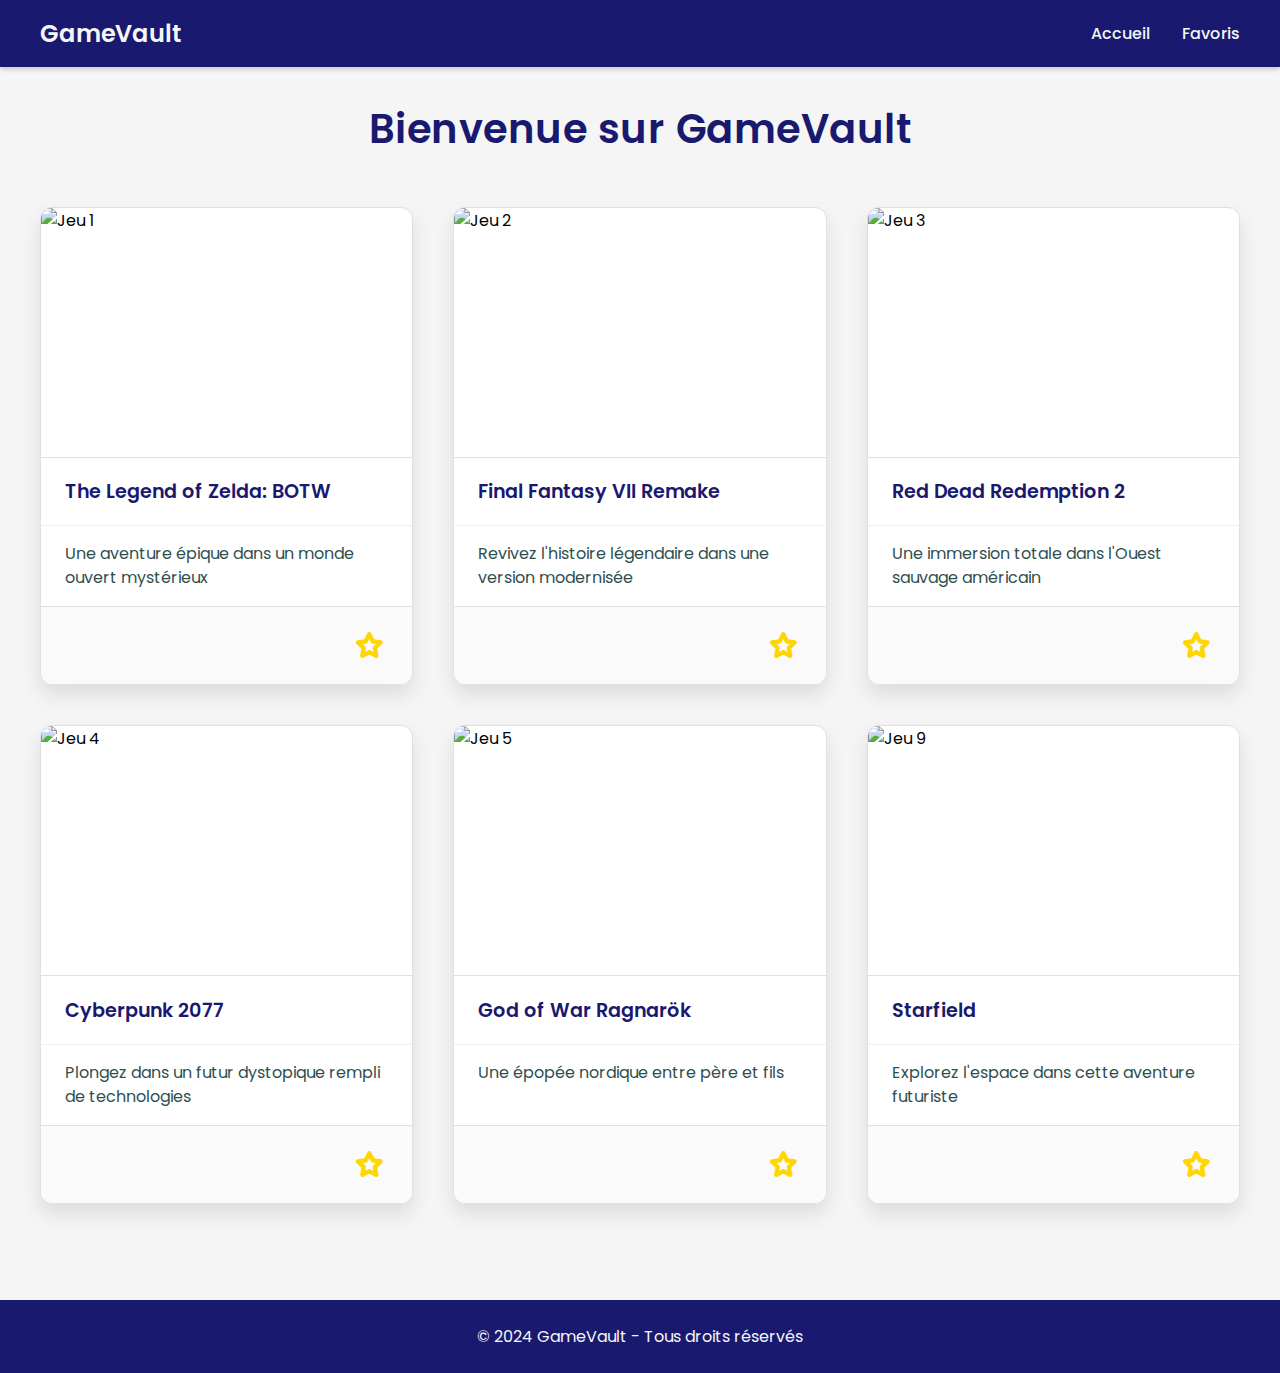
==== index.html @ 30180d7c "Front page d'accueil" ====
<!DOCTYPE html>
<html lang="fr">
<head>
    <meta charset="UTF-8">
    <meta name="viewport" content="width=device-width, initial-scale=1.0">
    <title>GameVault</title>
    <link rel="stylesheet" href="styles/styles.css">
    <link rel="stylesheet" href="https://cdnjs.cloudflare.com/ajax/libs/font-awesome/6.5.1/css/all.min.css">
    <link rel="preconnect" href="https://fonts.googleapis.com">
    <link rel="preconnect" href="https://fonts.gstatic.com" crossorigin>
    <link href="https://fonts.googleapis.com/css2?family=Poppins:wght@300;400;500;600;700&display=swap" rel="stylesheet">
</head>
<body>
    <header>
        <nav>
            <div class="logo">GameVault</div>
            <ul>
                <li><a href="index.html">Accueil</a></li>
                <li><a href="favoris.html">Favoris</a></li>
            </ul>
        </nav>
    </header>

    <main>
        <h1>Bienvenue sur GameVault</h1>
        <div class="games-grid">
            <div class="game-card">
                <img src="https://placehold.co/300x200" alt="Jeu 1">
                <h3>The Legend of Zelda: BOTW</h3>
                <p>Une aventure épique dans un monde ouvert mystérieux</p>
                <div class="card-footer">
                    <button class="favorite-btn">
                        <i class="fa-star far"></i>
                    </button>
                </div>
            </div>
            <div class="game-card">
                <img src="https://placehold.co/300x200" alt="Jeu 2">
                <h3>Final Fantasy VII Remake</h3>
                <p>Revivez l'histoire légendaire dans une version modernisée</p>
                <div class="card-footer">
                    <button class="favorite-btn">
                        <i class="fa-star far"></i>
                    </button>
                </div>
            </div>
            <div class="game-card">
                <img src="https://placehold.co/300x200" alt="Jeu 3">
                <h3>Red Dead Redemption 2</h3>
                <p>Une immersion totale dans l'Ouest sauvage américain</p>
                <div class="card-footer">
                    <button class="favorite-btn">
                        <i class="fa-star far"></i>
                    </button>
                </div>
            </div>
            <div class="game-card">
                <img src="https://placehold.co/300x200" alt="Jeu 4">
                <h3>Cyberpunk 2077</h3>
                <p>Plongez dans un futur dystopique rempli de technologies</p>
                <div class="card-footer">
                    <button class="favorite-btn">
                        <i class="fa-star far"></i>
                    </button>
                </div>
            </div>
            <div class="game-card">
                <img src="https://placehold.co/300x200" alt="Jeu 5">
                <h3>God of War Ragnarök</h3>
                <p>Une épopée nordique entre père et fils</p>
                <div class="card-footer">
                    <button class="favorite-btn">
                        <i class="fa-star far"></i>
                    </button>
                </div>
            </div>
            <div class="game-card">
                <img src="https://placehold.co/300x200" alt="Jeu 9">
                <h3>Starfield</h3>
                <p>Explorez l'espace dans cette aventure futuriste</p>
                <div class="card-footer">
                    <button class="favorite-btn">
                        <i class="fa-star far"></i>
                    </button>
                </div>
            </div>
        </div>
    </main>

    <footer>
        <p>&copy; 2024 GameVault - Tous droits réservés</p>
    </footer>
    <script src="scripts/main.js"></script>
</body>
</html>
---- styles/styles.css ----
* {
    margin: 0;
    padding: 0;
    box-sizing: border-box;
    font-family: 'Poppins', sans-serif;
}

body {
    font-family: Arial, sans-serif;
    background-color: #F5F5F5;
    color: #000000;
    min-height: 100vh;
    display: flex;
    flex-direction: column;
}

header {
    background-color: #191970;
    padding: 1rem;
    box-shadow: 0 2px 5px rgba(0,0,0,0.2);
}

nav {
    max-width: 1200px;
    margin: 0 auto;
    display: flex;
    justify-content: space-between;
    align-items: center;
}

.logo {
    color: #F5F5F5;
    font-size: 1.5rem;
    font-weight: 600;
}

nav ul {
    list-style: none;
    display: flex;
    gap: 2rem;
}

nav a {
    color: #F5F5F5;
    text-decoration: none;
    font-weight: 500;
    transition: all 0.3s ease;
    position: relative;
    padding: 5px 0;
}

nav a::after {
    content: '';
    position: absolute;
    width: 0;
    height: 2px;
    bottom: 0;
    left: 0;
    background-color: #FFD700;
    transition: width 0.3s ease;
}

nav a:hover {
    color: #FFD700;
}

nav a:hover::after {
    width: 100%;
}

main {
    max-width: 100%;
    margin: 2rem auto;
    padding: 0 2rem;
    flex: 1;
    display: flex;
    flex-direction: column;
    align-items: center;
}

h1 {
    text-align: center;
    margin-bottom: 3rem;
    color: #191970;
    font-weight: 600;
    letter-spacing: 0.5px;
    font-size: 2.5rem;
}

.games-grid {
    display: grid;
    grid-template-columns: repeat(auto-fill, minmax(350px, 1fr));
    gap: 2.5rem;
    max-width: 1800px;
    width: 100%;
    margin: 0 auto;
    padding-bottom: 4rem;
    justify-content: center;
}

.game-card {
    background-color: white;
    border-radius: 12px;
    overflow: hidden;
    box-shadow: 0 10px 20px rgba(0,0,0,0.1);
    transition: all 0.3s ease;
    display: flex;
    flex-direction: column;
    border: 1px solid #e0e0e0;
    height: 100%;
}

.game-card:hover {
    transform: translateY(-10px);
    box-shadow: 0 15px 30px rgba(0,0,0,0.15);
}

.game-card img {
    width: 100%;
    height: 250px;
    object-fit: cover;
    border-bottom: 1px solid #e0e0e0;
}

.game-card h3 {
    padding: 1.2rem 1.5rem;
    color: #191970;
    border-bottom: 1px solid #f0f0f0;
    font-weight: 600;
    font-size: 1.2rem;
}

.game-card p {
    padding: 1rem 1.5rem;
    color: #2F4F4F;
    font-size: 1rem;
    font-weight: 400;
    line-height: 1.5;
    flex-grow: 1;
}

.card-footer {
    padding: 1rem 1.5rem;
    border-top: 1px solid #e0e0e0;
    display: flex;
    justify-content: flex-end;
    background-color: #fafafa;
}

.favorite-btn {
    background: none;
    border: none;
    cursor: pointer;
    font-size: 1.5rem;
    padding: 5px;
    color: #FFD700;
    transition: all 0.3s ease;
    position: relative;
    z-index: 1;
}

.favorite-btn::before {
    content: '';
    position: absolute;
    top: 50%;
    left: 50%;
    transform: translate(-50%, -50%);
    width: 0;
    height: 0;
    background-color: rgba(255, 215, 0, 0.1);
    border-radius: 50%;
    z-index: -1;
    transition: all 0.3s ease;
}

.favorite-btn:hover {
    transform: scale(1.1);
}

.favorite-btn:hover::before {
    width: 40px;
    height: 40px;
}

.favorite-btn:active {
    transform: scale(0.95);
}

footer {
    background-color: #191970;
    color: #F5F5F5;
    text-align: center;
    padding: 1.5rem;
    width: 100%;
    margin-top: auto;
}

@media (max-width: 1900px) {
    .games-grid {
        max-width: 1200px;
    }
}

@media (max-width: 768px) {
    .games-grid {
        grid-template-columns: minmax(280px, 500px);
        padding: 0 1rem 4rem 1rem;
    }
    
    main {
        padding: 0 1rem;
    }

    h1 {
        font-size: 2rem;
        margin-bottom: 2rem;
    }
    
    nav {
        flex-direction: column;
        gap: 1rem;
    }
    
    nav ul {
        gap: 1rem;
    }
}

.fa-star {
    -webkit-text-stroke: 2px #FFD700;
}

.fa-star.fas {
    color: #FFD700;
}
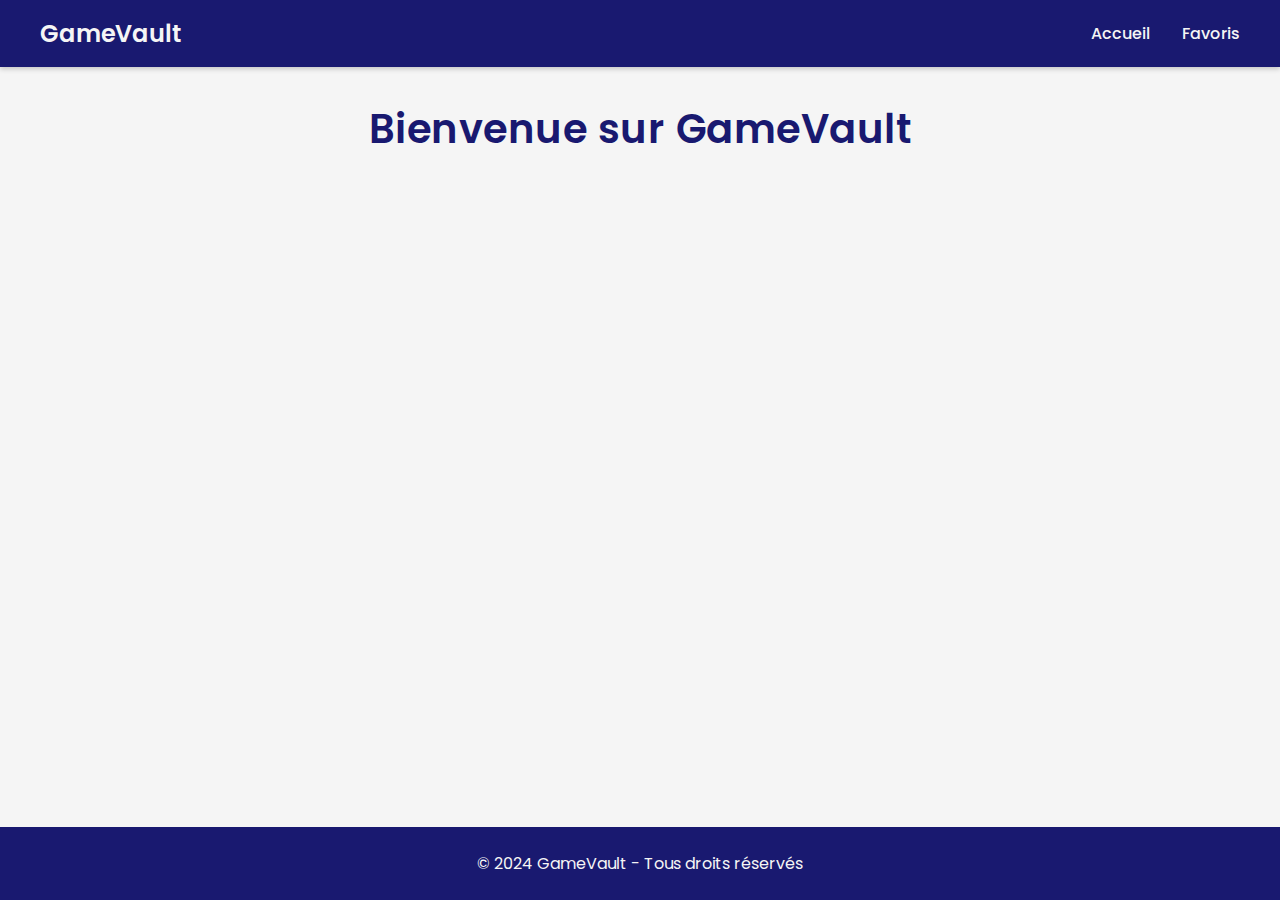
==== commit 0c422387: "JS_API_Jeux_V1" ====
--- a/index.html
+++ b/index.html
@@ -3,6 +3,8 @@
 <head>
     <meta charset="UTF-8">
     <meta name="viewport" content="width=device-width, initial-scale=1.0">
+    <meta name="description" content="GameVault - Votre bibliothèque de jeux vidéo">
+    <meta name="theme-color" content="#191970">
     <title>GameVault</title>
     <link rel="stylesheet" href="styles/styles.css">
     <link rel="stylesheet" href="https://cdnjs.cloudflare.com/ajax/libs/font-awesome/6.5.1/css/all.min.css">
@@ -15,7 +17,7 @@
         <nav>
             <div class="logo">GameVault</div>
             <ul>
-                <li><a href="index.html">Accueil</a></li>
+                <li><a href="index.html" aria-current="page">Accueil</a></li>
                 <li><a href="favoris.html">Favoris</a></li>
             </ul>
         </nav>
@@ -23,66 +25,11 @@
 
     <main>
         <h1>Bienvenue sur GameVault</h1>
-        <div class="games-grid">
-            <div class="game-card">
-                <img src="https://placehold.co/300x200" alt="Jeu 1">
-                <h3>The Legend of Zelda: BOTW</h3>
-                <p>Une aventure épique dans un monde ouvert mystérieux</p>
-                <div class="card-footer">
-                    <button class="favorite-btn">
-                        <i class="fa-star far"></i>
-                    </button>
-                </div>
-            </div>
-            <div class="game-card">
-                <img src="https://placehold.co/300x200" alt="Jeu 2">
-                <h3>Final Fantasy VII Remake</h3>
-                <p>Revivez l'histoire légendaire dans une version modernisée</p>
-                <div class="card-footer">
-                    <button class="favorite-btn">
-                        <i class="fa-star far"></i>
-                    </button>
-                </div>
-            </div>
-            <div class="game-card">
-                <img src="https://placehold.co/300x200" alt="Jeu 3">
-                <h3>Red Dead Redemption 2</h3>
-                <p>Une immersion totale dans l'Ouest sauvage américain</p>
-                <div class="card-footer">
-                    <button class="favorite-btn">
-                        <i class="fa-star far"></i>
-                    </button>
-                </div>
-            </div>
-            <div class="game-card">
-                <img src="https://placehold.co/300x200" alt="Jeu 4">
-                <h3>Cyberpunk 2077</h3>
-                <p>Plongez dans un futur dystopique rempli de technologies</p>
-                <div class="card-footer">
-                    <button class="favorite-btn">
-                        <i class="fa-star far"></i>
-                    </button>
-                </div>
-            </div>
-            <div class="game-card">
-                <img src="https://placehold.co/300x200" alt="Jeu 5">
-                <h3>God of War Ragnarök</h3>
-                <p>Une épopée nordique entre père et fils</p>
-                <div class="card-footer">
-                    <button class="favorite-btn">
-                        <i class="fa-star far"></i>
-                    </button>
-                </div>
-            </div>
-            <div class="game-card">
-                <img src="https://placehold.co/300x200" alt="Jeu 9">
-                <h3>Starfield</h3>
-                <p>Explorez l'espace dans cette aventure futuriste</p>
-                <div class="card-footer">
-                    <button class="favorite-btn">
-                        <i class="fa-star far"></i>
-                    </button>
-                </div>
+        <div class="games-grid" aria-label="Liste des jeux">
+            <!-- Les cartes de jeux seront générées ici par l'API -->
+            <div class="loading-spinner">
+                <i class="fas fa-spinner fa-spin"></i>
+                <span>Chargement des jeux...</span>
             </div>
         </div>
     </main>
@@ -90,6 +37,8 @@
     <footer>
         <p>&copy; 2024 GameVault - Tous droits réservés</p>
     </footer>
+
     <script src="scripts/main.js"></script>
+    <script src="scripts/API_RAWG.js"></script>
 </body>
 </html>--- a/styles/styles.css
+++ b/styles/styles.css
@@ -139,11 +139,62 @@
     flex-grow: 1;
 }
 
+.game-ratings {
+    padding: 0.5rem 1.5rem;
+    display: flex;
+    justify-content: space-between;
+    align-items: center;
+    background-color: #f8f8f8;
+    border-bottom: 1px solid #e0e0e0;
+}
+
+.rating {
+    color: #FFD700;
+    font-weight: 500;
+    display: flex;
+    align-items: center;
+    gap: 0.5rem;
+}
+
+.rating i {
+    font-size: 1rem;
+}
+
+.metacritic {
+    padding: 0.2rem 0.6rem;
+    border-radius: 4px;
+    font-weight: 600;
+}
+
+.metacritic.high {
+    background-color: #4CAF50;
+    color: white;
+}
+
+.metacritic.medium {
+    background-color: #FFC107;
+    color: black;
+}
+
+.metacritic.low {
+    background-color: #f44336;
+    color: white;
+}
+
+.release-date {
+    display: flex;
+    align-items: center;
+    gap: 0.5rem;
+    color: #666;
+    font-size: 0.9rem;
+}
+
 .card-footer {
     padding: 1rem 1.5rem;
     border-top: 1px solid #e0e0e0;
     display: flex;
-    justify-content: flex-end;
+    justify-content: space-between;
+    align-items: center;
     background-color: #fafafa;
 }
 
@@ -233,3 +284,103 @@
 .fa-star.fas {
     color: #FFD700;
 }
+
+
+/* page favoris */
+
+
+.favorites-btn {
+    background: none;
+    border: none;
+    cursor: pointer;
+    font-size: 1.5rem;
+    padding: 5px;
+    color: #FFD700;
+    transition: all 0.3s ease;
+    position: relative;
+    z-index: 1;
+}
+
+.favorites-btn::before {
+    content: '';
+    position: absolute;
+    top: 50%;
+    left: 50%;
+    transform: translate(-50%, -50%);
+    width: 0;
+    height: 0;
+    background-color: rgba(255, 215, 0, 0.1);
+    border-radius: 50%;
+    z-index: -1;
+    transition: all 0.3s ease;
+}
+
+.favorites-btn:hover {
+    transform: scale(1.1);
+}
+
+.favorites-btn:hover::before {
+    width: 40px;
+    height: 40px;
+}
+
+.favorites-btn:active {
+    transform: scale(0.95);
+}
+
+.favorite-btn i.active {
+    color: gold;
+}
+
+.loading-spinner {
+    text-align: center;
+    padding: 2rem;
+    grid-column: 1 / -1;
+    color: #191970;
+}
+
+.loading-spinner i {
+    font-size: 2rem;
+    margin-bottom: 1rem;
+}
+
+.loading-spinner span {
+    display: block;
+    font-size: 1.1rem;
+}
+
+.game-stats {
+    padding: 0.5rem 1.5rem;
+    display: flex;
+    align-items: center;
+    gap: 1rem;
+    background-color: #f8f8f8;
+    border-bottom: 1px solid #e0e0e0;
+    font-size: 0.9rem;
+    color: #666;
+}
+
+.ratings-count {
+    display: flex;
+    align-items: center;
+    gap: 0.5rem;
+}
+
+.ratings-count i {
+    color: #191970;
+}
+
+.metacritic.high {
+    background-color: #4CAF50;
+    color: white;
+}
+
+.metacritic.medium {
+    background-color: #FFC107;
+    color: black;
+}
+
+.metacritic.low {
+    background-color: #f44336;
+    color: white;
+}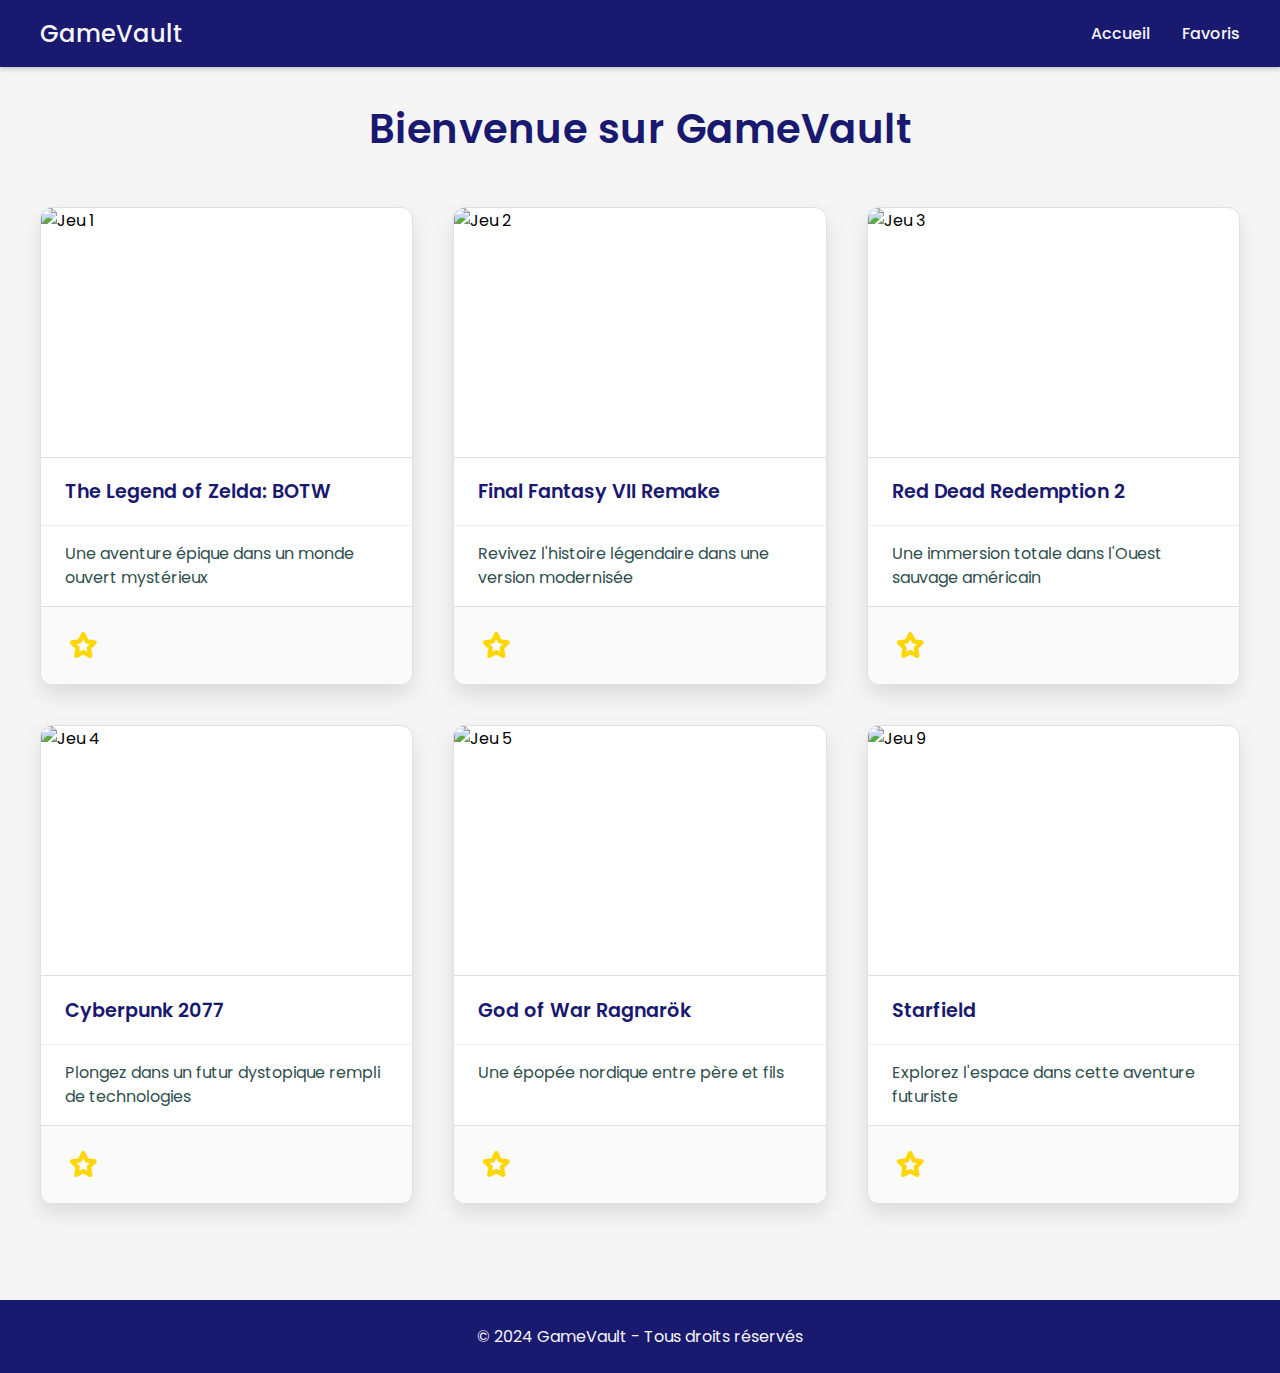
==== commit 5a57a0b9: "ga" ====
--- a/index.html
+++ b/index.html
@@ -3,8 +3,6 @@
 <head>
     <meta charset="UTF-8">
     <meta name="viewport" content="width=device-width, initial-scale=1.0">
-    <meta name="description" content="GameVault - Votre bibliothèque de jeux vidéo">
-    <meta name="theme-color" content="#191970">
     <title>GameVault</title>
     <link rel="stylesheet" href="styles/styles.css">
     <link rel="stylesheet" href="https://cdnjs.cloudflare.com/ajax/libs/font-awesome/6.5.1/css/all.min.css">
@@ -15,9 +13,9 @@
 <body>
     <header>
         <nav>
-            <div class="logo">GameVault</div>
+            <div class="logo"><a href="index.html">GameVault</a></div>
             <ul>
-                <li><a href="index.html" aria-current="page">Accueil</a></li>
+                <li><a href="index.html">Accueil</a></li>
                 <li><a href="favoris.html">Favoris</a></li>
             </ul>
         </nav>
@@ -25,11 +23,66 @@
 
     <main>
         <h1>Bienvenue sur GameVault</h1>
-        <div class="games-grid" aria-label="Liste des jeux">
-            <!-- Les cartes de jeux seront générées ici par l'API -->
-            <div class="loading-spinner">
-                <i class="fas fa-spinner fa-spin"></i>
-                <span>Chargement des jeux...</span>
+        <div class="games-grid">
+            <div class="game-card">
+                <img src="https://placehold.co/300x200" alt="Jeu 1">
+                <h3>The Legend of Zelda: BOTW</h3>
+                <p>Une aventure épique dans un monde ouvert mystérieux</p>
+                <div class="card-footer">
+                    <button class="favorite-btn">
+                        <i class="fa-star far"></i>
+                    </button>
+                </div>
+            </div>
+            <div class="game-card">
+                <img src="https://placehold.co/300x200" alt="Jeu 2">
+                <h3>Final Fantasy VII Remake</h3>
+                <p>Revivez l'histoire légendaire dans une version modernisée</p>
+                <div class="card-footer">
+                    <button class="favorite-btn">
+                        <i class="fa-star far"></i>
+                    </button>
+                </div>
+            </div>
+            <div class="game-card">
+                <img src="https://placehold.co/300x200" alt="Jeu 3">
+                <h3>Red Dead Redemption 2</h3>
+                <p>Une immersion totale dans l'Ouest sauvage américain</p>
+                <div class="card-footer">
+                    <button class="favorite-btn">
+                        <i class="fa-star far"></i>
+                    </button>
+                </div>
+            </div>
+            <div class="game-card">
+                <img src="https://placehold.co/300x200" alt="Jeu 4">
+                <h3>Cyberpunk 2077</h3>
+                <p>Plongez dans un futur dystopique rempli de technologies</p>
+                <div class="card-footer">
+                    <button class="favorite-btn">
+                        <i class="fa-star far"></i>
+                    </button>
+                </div>
+            </div>
+            <div class="game-card">
+                <img src="https://placehold.co/300x200" alt="Jeu 5">
+                <h3>God of War Ragnarök</h3>
+                <p>Une épopée nordique entre père et fils</p>
+                <div class="card-footer">
+                    <button class="favorite-btn">
+                        <i class="fa-star far"></i>
+                    </button>
+                </div>
+            </div>
+            <div class="game-card">
+                <img src="https://placehold.co/300x200" alt="Jeu 9">
+                <h3>Starfield</h3>
+                <p>Explorez l'espace dans cette aventure futuriste</p>
+                <div class="card-footer">
+                    <button class="favorite-btn">
+                        <i class="fa-star far"></i>
+                    </button>
+                </div>
             </div>
         </div>
     </main>
@@ -37,8 +90,6 @@
     <footer>
         <p>&copy; 2024 GameVault - Tous droits réservés</p>
     </footer>
-
     <script src="scripts/main.js"></script>
-    <script src="scripts/API_RAWG.js"></script>
 </body>
 </html>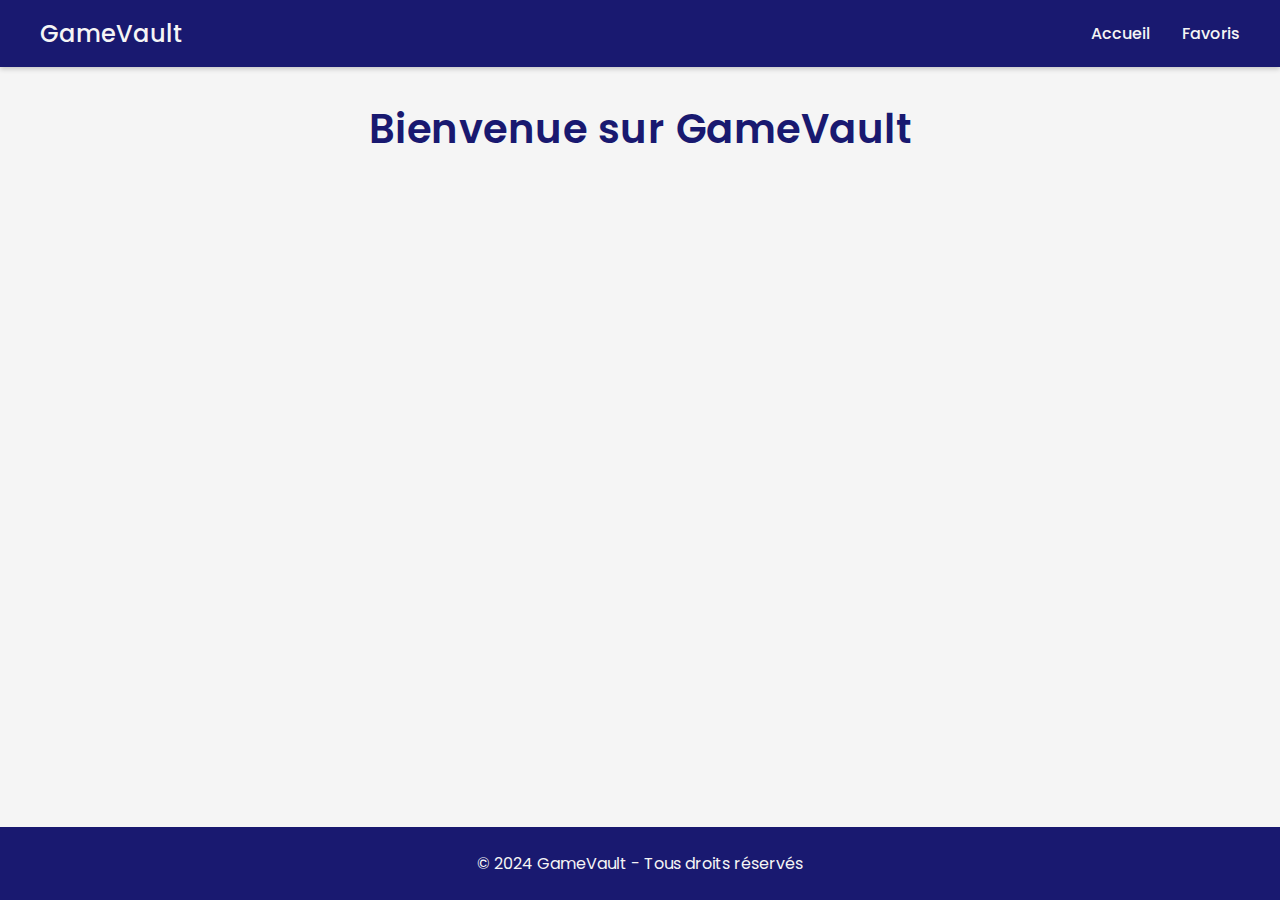
==== commit f69c0ba7: "Merge pull request #3 from nocilex41/JS_API_ListeJeux" ====
--- a/index.html
+++ b/index.html
@@ -3,6 +3,8 @@
 <head>
     <meta charset="UTF-8">
     <meta name="viewport" content="width=device-width, initial-scale=1.0">
+    <meta name="description" content="GameVault - Votre bibliothèque de jeux vidéo">
+    <meta name="theme-color" content="#191970">
     <title>GameVault</title>
     <link rel="stylesheet" href="styles/styles.css">
     <link rel="stylesheet" href="https://cdnjs.cloudflare.com/ajax/libs/font-awesome/6.5.1/css/all.min.css">
@@ -15,7 +17,7 @@
         <nav>
             <div class="logo"><a href="index.html">GameVault</a></div>
             <ul>
-                <li><a href="index.html">Accueil</a></li>
+                <li><a href="index.html" aria-current="page">Accueil</a></li>
                 <li><a href="favoris.html">Favoris</a></li>
             </ul>
         </nav>
@@ -23,66 +25,11 @@
 
     <main>
         <h1>Bienvenue sur GameVault</h1>
-        <div class="games-grid">
-            <div class="game-card">
-                <img src="https://placehold.co/300x200" alt="Jeu 1">
-                <h3>The Legend of Zelda: BOTW</h3>
-                <p>Une aventure épique dans un monde ouvert mystérieux</p>
-                <div class="card-footer">
-                    <button class="favorite-btn">
-                        <i class="fa-star far"></i>
-                    </button>
-                </div>
-            </div>
-            <div class="game-card">
-                <img src="https://placehold.co/300x200" alt="Jeu 2">
-                <h3>Final Fantasy VII Remake</h3>
-                <p>Revivez l'histoire légendaire dans une version modernisée</p>
-                <div class="card-footer">
-                    <button class="favorite-btn">
-                        <i class="fa-star far"></i>
-                    </button>
-                </div>
-            </div>
-            <div class="game-card">
-                <img src="https://placehold.co/300x200" alt="Jeu 3">
-                <h3>Red Dead Redemption 2</h3>
-                <p>Une immersion totale dans l'Ouest sauvage américain</p>
-                <div class="card-footer">
-                    <button class="favorite-btn">
-                        <i class="fa-star far"></i>
-                    </button>
-                </div>
-            </div>
-            <div class="game-card">
-                <img src="https://placehold.co/300x200" alt="Jeu 4">
-                <h3>Cyberpunk 2077</h3>
-                <p>Plongez dans un futur dystopique rempli de technologies</p>
-                <div class="card-footer">
-                    <button class="favorite-btn">
-                        <i class="fa-star far"></i>
-                    </button>
-                </div>
-            </div>
-            <div class="game-card">
-                <img src="https://placehold.co/300x200" alt="Jeu 5">
-                <h3>God of War Ragnarök</h3>
-                <p>Une épopée nordique entre père et fils</p>
-                <div class="card-footer">
-                    <button class="favorite-btn">
-                        <i class="fa-star far"></i>
-                    </button>
-                </div>
-            </div>
-            <div class="game-card">
-                <img src="https://placehold.co/300x200" alt="Jeu 9">
-                <h3>Starfield</h3>
-                <p>Explorez l'espace dans cette aventure futuriste</p>
-                <div class="card-footer">
-                    <button class="favorite-btn">
-                        <i class="fa-star far"></i>
-                    </button>
-                </div>
+        <div class="games-grid" aria-label="Liste des jeux">
+            <!-- Les cartes de jeux seront générées ici par l'API -->
+            <div class="loading-spinner">
+                <i class="fas fa-spinner fa-spin"></i>
+                <span>Chargement des jeux...</span>
             </div>
         </div>
     </main>
@@ -90,6 +37,8 @@
     <footer>
         <p>&copy; 2024 GameVault - Tous droits réservés</p>
     </footer>
+
     <script src="scripts/main.js"></script>
+    <script src="scripts/API_RAWG.js"></script>
 </body>
 </html>